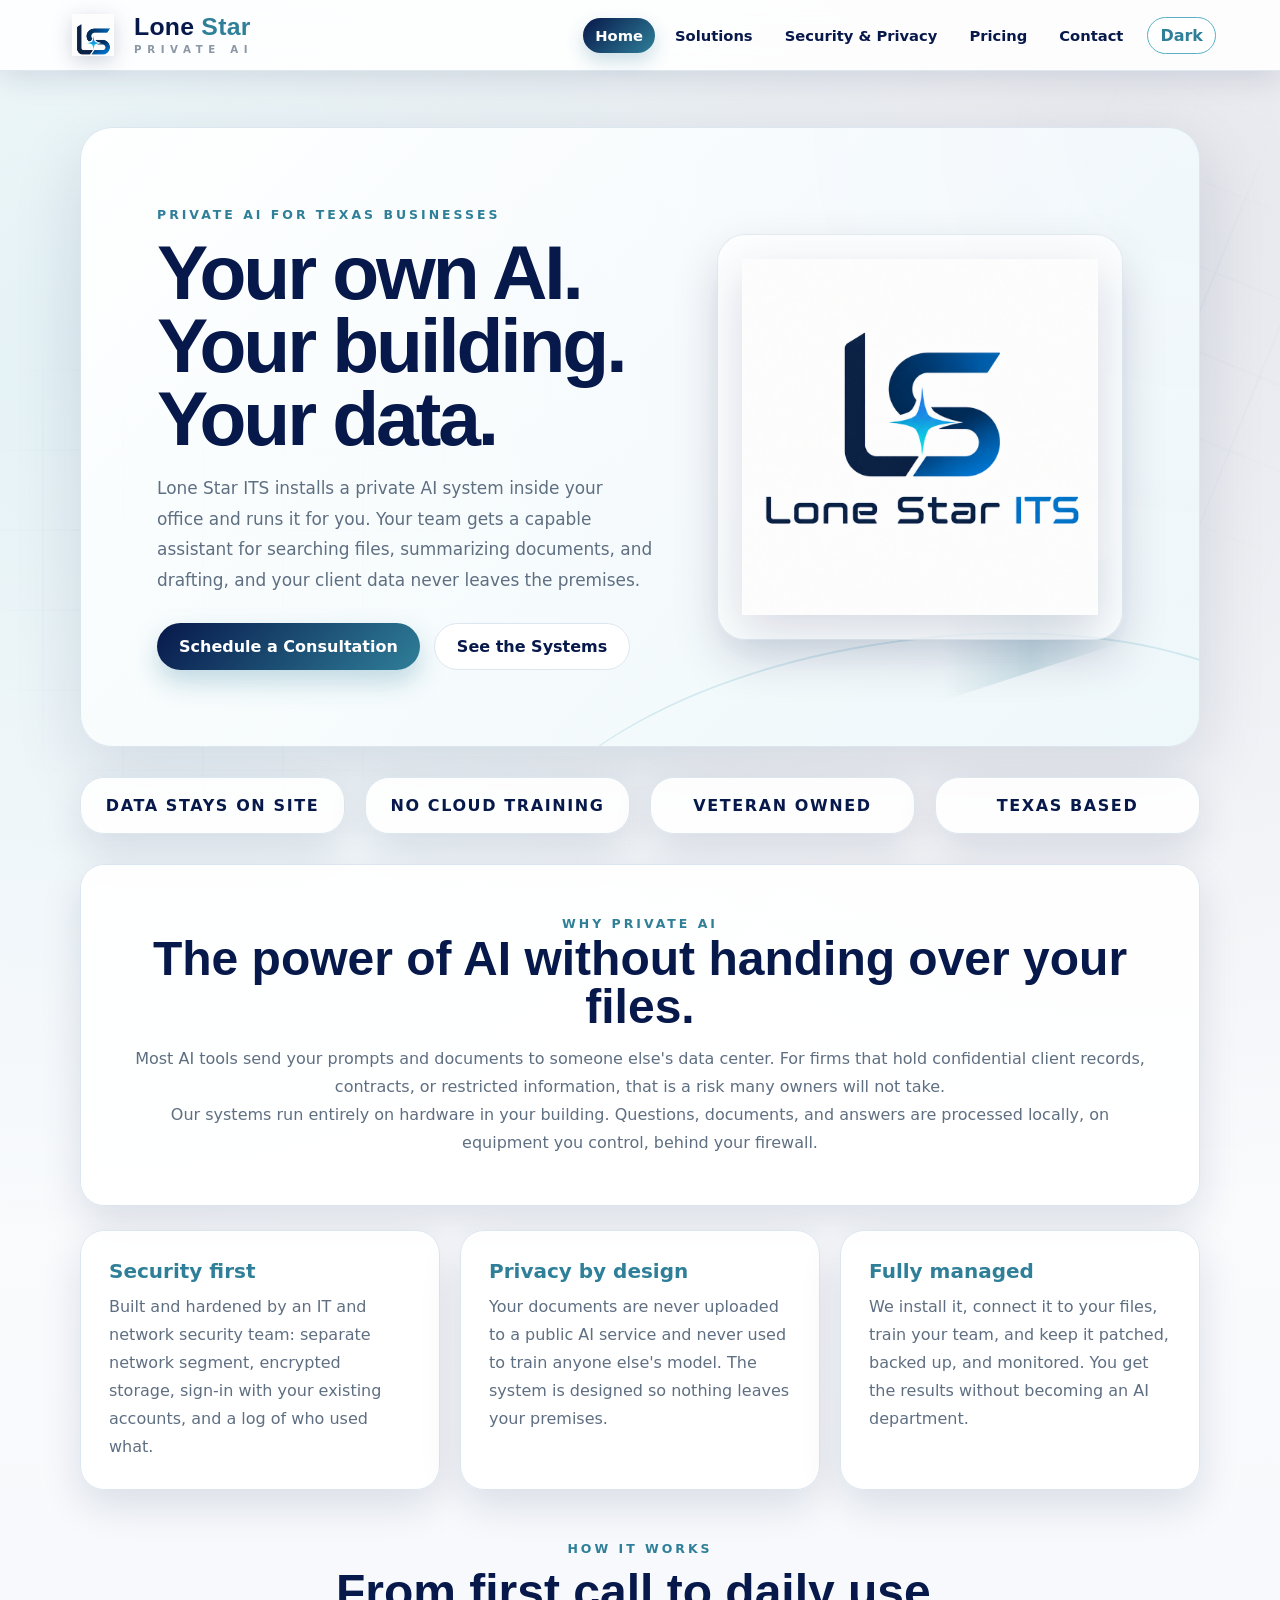
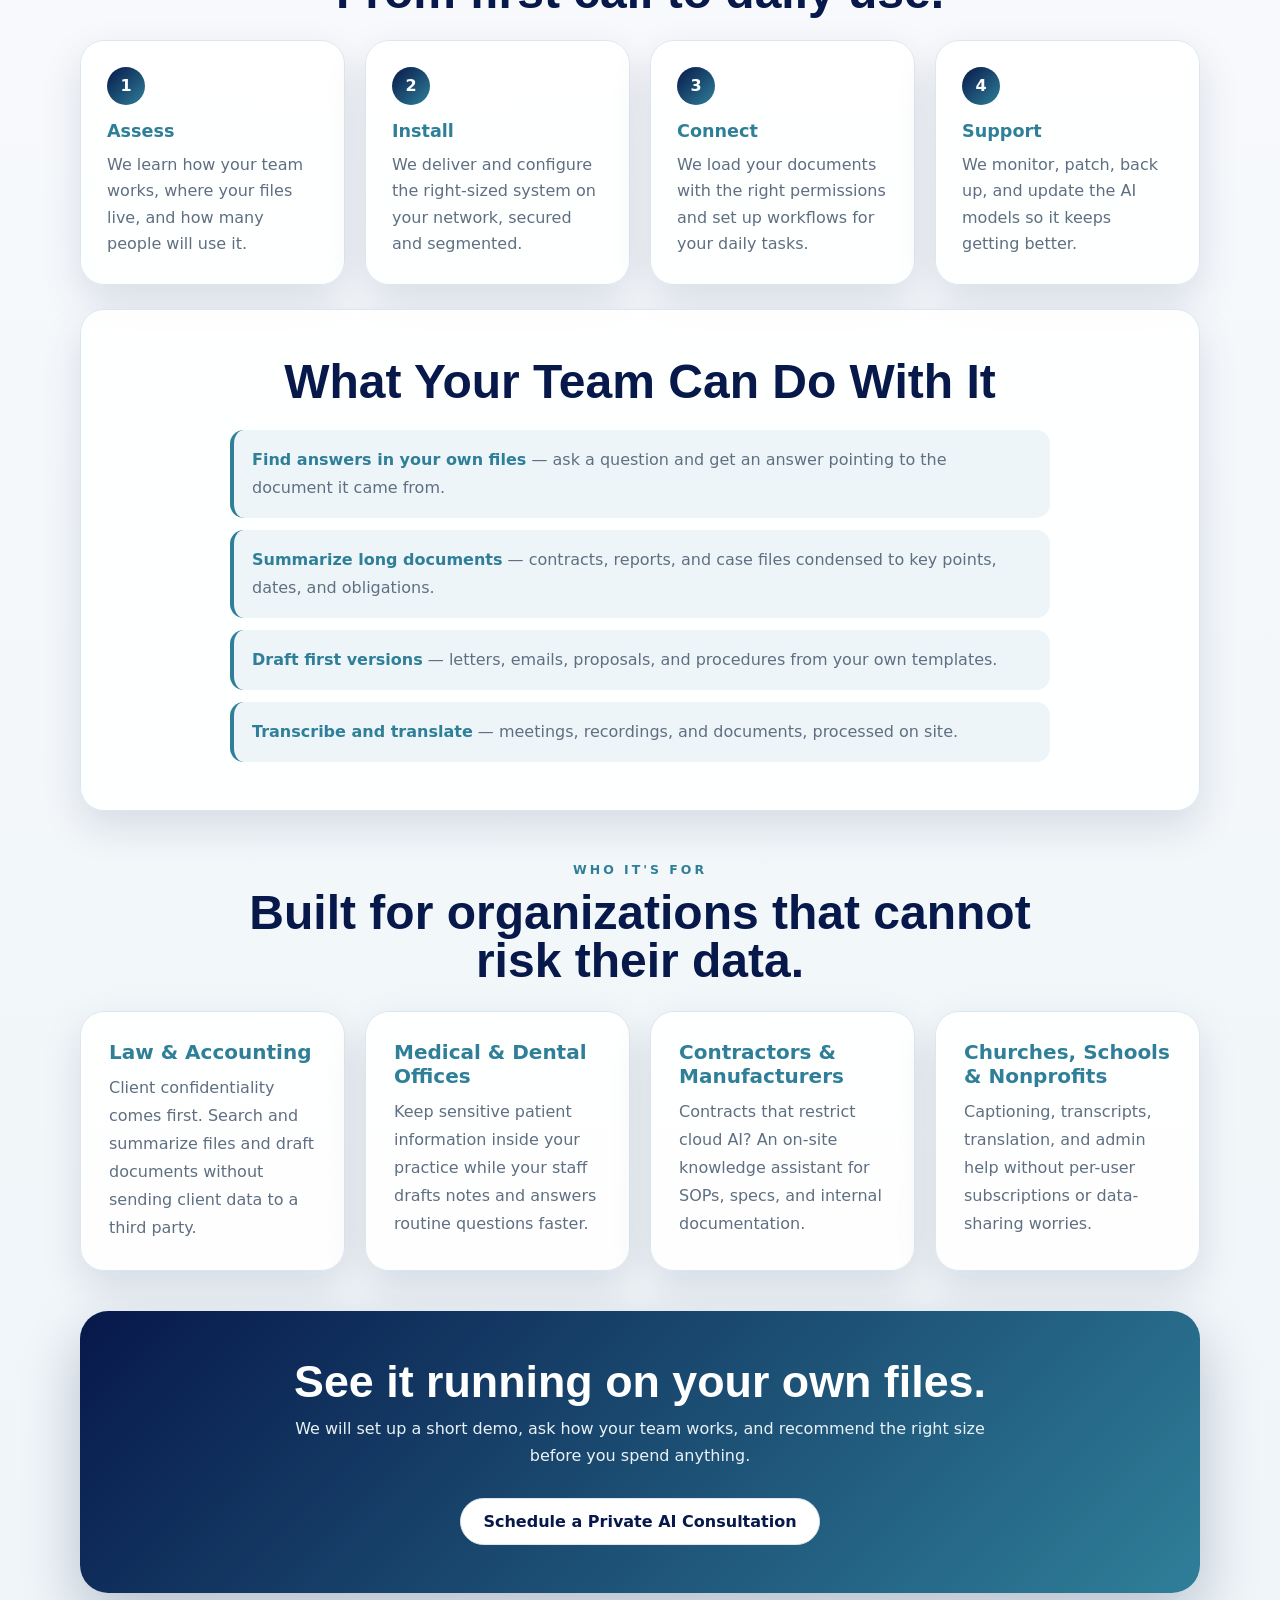
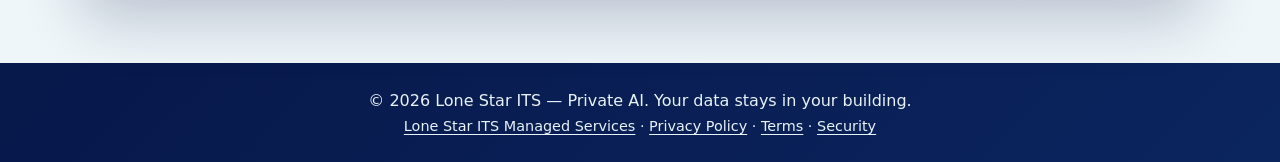
==== index.html @ b8714268 "Add Lone Star ITS Private AI marketing site Five static pages (home, solutions, security and privacy" ====
<!DOCTYPE html>
<html lang="en">
<head>
  <meta charset="UTF-8">
  <meta name="viewport" content="width=device-width, initial-scale=1.0">
  <title>Lone Star ITS | Private AI for Your Business</title>
  <meta name="description" content="Private, on-premises AI systems installed and managed by Lone Star ITS. Your team gets a capable AI assistant and your data never leaves your building.">
  <meta property="og:title" content="Lone Star ITS | Private AI for Your Business">
  <meta property="og:description" content="Private, on-premises AI systems installed and managed by Lone Star ITS. Your team gets a capable AI assistant and your data never leaves your building.">
  <meta property="og:image" content="https://elspaniard97.github.io/custom-ai-models/logo.png">
  <meta property="og:url" content="https://elspaniard97.github.io/custom-ai-models/">
  <link rel="canonical" href="https://elspaniard97.github.io/custom-ai-models/">
  <meta name="twitter:card" content="summary_large_image">
  <link rel="icon" type="image/png" href="logo-mark.png">
  <meta http-equiv="Content-Security-Policy" content="default-src 'self'; script-src 'self'; style-src 'self' https://fonts.googleapis.com; font-src https://fonts.gstatic.com; img-src 'self' data:; form-action 'self'; connect-src 'self'; base-uri 'self'; object-src 'none'; upgrade-insecure-requests">
  <meta http-equiv="X-Content-Type-Options" content="nosniff">
  <meta name="referrer" content="strict-origin-when-cross-origin">
  <link rel="preconnect" href="https://fonts.googleapis.com">
  <link rel="preconnect" href="https://fonts.gstatic.com" crossorigin>
  <link href="https://fonts.googleapis.com/css2?family=Inter:wght@400;500;600;700;800&family=Rajdhani:wght@600;700&display=swap" rel="stylesheet">
  <link rel="stylesheet" href="style.css">
  <script type="application/ld+json">
  {
    "@context": "https://schema.org",
    "@type": "ProfessionalService",
    "name": "Lone Star ITS — Private AI",
    "image": "https://elspaniard97.github.io/custom-ai-models/logo.png",
    "url": "https://elspaniard97.github.io/custom-ai-models/",
    "telephone": "+1-254-317-9258",
    "email": "support@lonestar-its.com",
    "address": {"@type": "PostalAddress", "streetAddress": "214 Ackerman St.", "addressLocality": "Rockdale", "addressRegion": "TX", "postalCode": "76567", "addressCountry": "US"},
    "description": "On-premises private AI systems for small and mid-sized organizations, installed and managed by a veteran family-owned Texas IT team. Your data stays in your building.",
    "areaServed": "TX"
  }
  </script>
</head>
<body>
<a class="skip-link" href="#main-content">Skip to main content</a>
<header>
  <a class="brand" href="index.html" aria-label="Lone Star ITS Private AI home">
    <img src="logo-mark.png" alt="Lone Star ITS blue star logo mark">
    <span class="brand-copy"><strong><span>Lone</span> Star</strong><small>PRIVATE AI</small></span>
  </a>
  <div class="header-right">
    <nav id="main-nav">
      <a class="active" href="index.html">Home</a>
      <a href="solutions.html">Solutions</a>
      <a href="security.html">Security &amp; Privacy</a>
      <a href="pricing.html">Pricing</a>
      <a href="contact.html">Contact</a>
    </nav>
    <button class="dark-toggle" id="dark-mode-toggle">Dark</button>
    <button class="hamburger" id="hamburger" aria-label="Menu">
      <span></span><span></span><span></span>
    </button>
  </div>
</header>
<section class="hero hero-home fade-in">
  <div class="hero-text slide-up">
    <p class="eyebrow">Private AI for Texas Businesses</p>
    <h1>Your own AI. Your building. Your data.</h1>
    <p>Lone Star ITS installs a private AI system inside your office and runs it for you. Your team gets a capable assistant for searching files, summarizing documents, and drafting, and your client data never leaves the premises.</p>
    <div class="hero-actions">
      <a class="btn primary" href="contact.html">Schedule a Consultation</a>
      <a class="btn secondary" href="solutions.html">See the Systems</a>
    </div>
  </div>
  <div class="hero-logo-panel" aria-label="Lone Star ITS logo">
    <img src="logo.png" alt="Lone Star ITS logo">
  </div>
</section>
<main id="main-content">
  <section class="trust-strip fade-in" aria-label="What sets us apart">
    <span>Data Stays On Site</span><span>No Cloud Training</span><span>Veteran Owned</span><span>Texas Based</span>
  </section>

  <section class="mission fade-in">
    <p class="eyebrow">Why Private AI</p>
    <h2>The power of AI without handing over your files.</h2>
    <p>Most AI tools send your prompts and documents to someone else's data center. For firms that hold confidential client records, contracts, or restricted information, that is a risk many owners will not take.</p>
    <p>Our systems run entirely on hardware in your building. Questions, documents, and answers are processed locally, on equipment you control, behind your firewall.</p>
  </section>

  <section class="values cards fade-in">
    <article><h3>Security first</h3><p>Built and hardened by an IT and network security team: separate network segment, encrypted storage, sign-in with your existing accounts, and a log of who used what.</p></article>
    <article><h3>Privacy by design</h3><p>Your documents are never uploaded to a public AI service and never used to train anyone else's model. The system is designed so nothing leaves your premises.</p></article>
    <article><h3>Fully managed</h3><p>We install it, connect it to your files, train your team, and keep it patched, backed up, and monitored. You get the results without becoming an AI department.</p></article>
  </section>

  <div class="section-head fade-in">
    <p class="eyebrow">How It Works</p>
    <h2>From first call to daily use.</h2>
  </div>
  <ol class="steps fade-in">
    <li><strong>Assess</strong>We learn how your team works, where your files live, and how many people will use it.</li>
    <li><strong>Install</strong>We deliver and configure the right-sized system on your network, secured and segmented.</li>
    <li><strong>Connect</strong>We load your documents with the right permissions and set up workflows for your daily tasks.</li>
    <li><strong>Support</strong>We monitor, patch, back up, and update the AI models so it keeps getting better.</li>
  </ol>

  <section class="goals fade-in">
    <h2>What Your Team Can Do With It</h2>
    <ol>
      <li><strong>Find answers in your own files</strong> — ask a question and get an answer pointing to the document it came from.</li>
      <li><strong>Summarize long documents</strong> — contracts, reports, and case files condensed to key points, dates, and obligations.</li>
      <li><strong>Draft first versions</strong> — letters, emails, proposals, and procedures from your own templates.</li>
      <li><strong>Transcribe and translate</strong> — meetings, recordings, and documents, processed on site.</li>
    </ol>
  </section>

  <div class="section-head fade-in">
    <p class="eyebrow">Who It's For</p>
    <h2>Built for organizations that cannot risk their data.</h2>
  </div>
  <section class="services-grid fade-in" aria-label="Industries">
    <article class="service-card"><h3>Law &amp; Accounting</h3><p>Client confidentiality comes first. Search and summarize files and draft documents without sending client data to a third party.</p></article>
    <article class="service-card"><h3>Medical &amp; Dental Offices</h3><p>Keep sensitive patient information inside your practice while your staff drafts notes and answers routine questions faster.</p></article>
    <article class="service-card"><h3>Contractors &amp; Manufacturers</h3><p>Contracts that restrict cloud AI? An on-site knowledge assistant for SOPs, specs, and internal documentation.</p></article>
    <article class="service-card"><h3>Churches, Schools &amp; Nonprofits</h3><p>Captioning, transcripts, translation, and admin help without per-user subscriptions or data-sharing worries.</p></article>
  </section>

  <section class="cta-band fade-in">
    <h2>See it running on your own files.</h2>
    <p>We will set up a short demo, ask how your team works, and recommend the right size before you spend anything.</p>
    <div class="hero-actions">
      <a class="btn secondary" href="contact.html">Schedule a Private AI Consultation</a>
    </div>
  </section>
</main>
<footer>
  <p>© 2026 Lone Star ITS — Private AI. Your data stays in your building.</p>
  <p class="footer-links"><a href="https://lonestar-its.com/">Lone Star ITS Managed Services</a> · <a href="https://lonestar-its.com/privacy.html">Privacy Policy</a> · <a href="https://lonestar-its.com/terms.html">Terms</a> · <a href="security.html">Security</a></p>
</footer>
<script src="main.js"></script>
</body>
</html>
---- style.css ----
/* ============================================================
   Lone Star ITS — Main Stylesheet
   Brand direction: navy, teal, silver, white, circuit-line detail
   ============================================================ */

:root {
  --bg: #f7f9fc;
  --surface: #ffffff;
  --surface-soft: #eef5f8;
  --text: #10213f;
  --muted: #5f6f82;
  --navy: #07184a;
  --navy-2: #0b255f;
  --teal: #2f7f99;
  --teal-light: #5aafc4;
  --silver: #8b97a5;
  --border: #dce6ee;
  --shadow: rgba(7, 24, 74, 0.12);
  --shadow-strong: rgba(7, 24, 74, 0.24);
  --chat-bg: #ffffff;
  --chat-bubble-bot: #edf4f7;
  --chat-bubble-user: #2f7f99;
  --chat-text: #10213f;
}

body.dark-mode {
  --bg: #07111f;
  --surface: #0d1b2f;
  --surface-soft: #10213f;
  --text: #e9f2f7;
  --muted: #aebdca;
  --border: #1f3857;
  --shadow: rgba(0, 0, 0, 0.4);
  --shadow-strong: rgba(0, 0, 0, 0.55);
  --chat-bg: #0d1b2f;
  --chat-bubble-bot: #132b45;
  --chat-text: #e9f2f7;
}

* { box-sizing: border-box; margin: 0; padding: 0; }

body {
  min-height: 100vh;
  color: var(--text);
  background:
    radial-gradient(circle at 8% 10%, rgba(90, 175, 196, 0.16), transparent 28%),
    radial-gradient(circle at 90% 6%, rgba(7, 24, 74, 0.10), transparent 30%),
    linear-gradient(180deg, #ffffff 0%, var(--bg) 48%, #eef5f8 100%);
  font-family: 'Inter', system-ui, -apple-system, BlinkMacSystemFont, 'Segoe UI', sans-serif;
  transition: background-color 0.3s, color 0.3s;
}

body::before,
body::after {
  content: "";
  position: fixed;
  inset: auto auto 4% -6%;
  width: 48vw;
  height: 48vw;
  pointer-events: none;
  opacity: 0.18;
  background:
    linear-gradient(90deg, transparent 49%, var(--teal) 50%, transparent 51%) 0 0/80px 80px,
    linear-gradient(0deg, transparent 49%, var(--silver) 50%, transparent 51%) 0 0/80px 80px;
  mask-image: radial-gradient(circle, #000 0%, transparent 68%);
  z-index: -1;
}

body::after {
  inset: 5% -12% auto auto;
  transform: rotate(22deg);
  opacity: 0.13;
}

a { color: inherit; text-decoration: none; }

header {
  position: sticky;
  top: 0;
  z-index: 1000;
  display: flex;
  align-items: center;
  justify-content: space-between;
  gap: 24px;
  padding: 14px clamp(18px, 5vw, 64px);
  background: rgba(255, 255, 255, 0.88);
  border-bottom: 1px solid rgba(220, 230, 238, 0.9);
  box-shadow: 0 8px 30px var(--shadow);
  backdrop-filter: blur(14px);
}

body.dark-mode header { background: rgba(7, 17, 31, 0.88); }

.brand {
  display: inline-flex;
  align-items: center;
  gap: 12px;
  min-width: max-content;
}

.brand img {
  width: 58px;
  height: 42px;
  object-fit: contain;
  filter: drop-shadow(0 5px 10px rgba(7, 24, 74, 0.18));
}

.brand-copy { display: grid; line-height: 1; }
.brand-copy strong {
  font-family: 'Rajdhani', 'Inter', sans-serif;
  font-size: 1.55rem;
  letter-spacing: 0.01em;
  color: var(--teal);
}
.brand-copy strong span { color: var(--navy); }
body.dark-mode .brand-copy strong span { color: #dcefff; }
.brand-copy small {
  margin-top: 4px;
  color: var(--silver);
  letter-spacing: 0.55em;
  font-weight: 800;
  font-size: 0.64rem;
}

.header-right { display: flex; align-items: center; gap: 12px; }
nav { display: flex; align-items: center; gap: 8px; }
nav a {
  padding: 9px 12px;
  color: var(--navy);
  border-radius: 999px;
  font-weight: 700;
  font-size: 0.92rem;
  transition: 0.2s ease;
}
body.dark-mode nav a { color: #dcefff; }
nav a:hover,
nav a.active {
  color: #ffffff;
  background: linear-gradient(135deg, var(--navy), var(--teal));
  box-shadow: 0 8px 18px rgba(47, 127, 153, 0.24);
}

.dark-toggle,
.hamburger,
button,
.btn {
  font: inherit;
}

.dark-toggle {
  border: 1px solid var(--teal-light);
  background: var(--surface);
  color: var(--teal);
  border-radius: 999px;
  padding: 8px 12px;
  cursor: pointer;
  font-weight: 800;
  white-space: nowrap;
}
.dark-toggle:hover { background: var(--teal); color: #fff; }

.hamburger {
  display: none;
  flex-direction: column;
  gap: 5px;
  cursor: pointer;
  background: none;
  border: none;
  padding: 4px;
}
.hamburger span { width: 25px; height: 3px; background: var(--navy); border-radius: 3px; transition: 0.3s; }
body.dark-mode .hamburger span { background: #e9f2f7; }
.hamburger.open span:nth-child(1) { transform: translateY(8px) rotate(45deg); }
.hamburger.open span:nth-child(2) { opacity: 0; }
.hamburger.open span:nth-child(3) { transform: translateY(-8px) rotate(-45deg); }

.hero {
  position: relative;
  overflow: hidden;
  display: grid;
  grid-template-columns: minmax(0, 1.1fr) minmax(290px, 0.9fr);
  align-items: center;
  gap: clamp(28px, 5vw, 70px);
  margin: clamp(24px, 5vw, 56px) auto 28px;
  width: min(1120px, calc(100% - 32px));
  padding: clamp(34px, 6vw, 76px);
  background:
    linear-gradient(135deg, rgba(255, 255, 255, 0.94), rgba(238, 247, 250, 0.94)),
    radial-gradient(circle at 100% 0%, rgba(90, 175, 196, 0.24), transparent 35%);
  border: 1px solid var(--border);
  border-radius: 32px;
  box-shadow: 0 24px 70px var(--shadow);
}
body.dark-mode .hero { background: linear-gradient(135deg, rgba(13, 27, 47, 0.96), rgba(12, 36, 65, 0.92)); }
.hero::before {
  content: "";
  position: absolute;
  inset: auto -12% -45% 38%;
  height: 62%;
  border: 2px solid rgba(90, 175, 196, 0.22);
  border-left: none;
  border-bottom: none;
  border-radius: 50%;
  transform: rotate(-8deg);
}
.hero::after {
  content: "";
  position: absolute;
  right: 7%;
  bottom: 12%;
  width: 180px;
  height: 90px;
  background: linear-gradient(90deg, transparent, rgba(47, 127, 153, 0.28), transparent);
  transform: skewY(-18deg);
  opacity: 0.7;
}
.hero > * { position: relative; z-index: 1; }
.hero.compact { min-height: 360px; }
.hero h1 {
  max-width: 760px;
  color: var(--navy);
  font-family: 'Rajdhani', 'Inter', sans-serif;
  font-size: clamp(2.4rem, 6vw, 5rem);
  line-height: 0.95;
  letter-spacing: -0.04em;
  margin: 10px 0 18px;
}
body.dark-mode .hero h1 { color: #eaf8ff; }
.hero p { color: var(--muted); line-height: 1.8; font-size: 1.06rem; max-width: 680px; }
.eyebrow {
  color: var(--teal) !important;
  text-transform: uppercase;
  letter-spacing: 0.24em;
  font-weight: 900;
  font-size: 0.78rem !important;
}
.hero-actions { display: flex; flex-wrap: wrap; gap: 14px; margin-top: 28px; }

.btn,
button.submit {
  display: inline-flex;
  align-items: center;
  justify-content: center;
  border: none;
  border-radius: 999px;
  padding: 13px 22px;
  cursor: pointer;
  font-weight: 900;
  transition: 0.2s ease;
}
.btn.primary,
button.submit { background: linear-gradient(135deg, var(--navy), var(--teal)); color: #ffffff; box-shadow: 0 12px 26px rgba(47,127,153,0.28); }
.btn.secondary { color: var(--navy); background: var(--surface); border: 1px solid var(--border); }
.btn.small { padding: 10px 16px; color: #fff; background: var(--teal); margin-top: 16px; }
.btn:hover,
button.submit:hover { transform: translateY(-2px); box-shadow: 0 14px 34px var(--shadow-strong); }

.hero-logo-panel {
  display: grid;
  place-items: center;
  min-height: 300px;
  padding: 24px;
  background: rgba(255,255,255,0.72);
  border: 1px solid rgba(220, 230, 238, 0.8);
  border-radius: 28px;
  box-shadow: inset 0 1px 0 rgba(255,255,255,0.8), 0 20px 48px rgba(7,24,74,0.14);
}
body.dark-mode .hero-logo-panel { background: rgba(255,255,255,0.05); }
.hero-logo-panel img { width: min(100%, 480px); height: auto; object-fit: contain; filter: drop-shadow(0 16px 24px rgba(7,24,74,0.16)); }

main { width: min(1120px, calc(100% - 32px)); margin: 0 auto 70px; }
.trust-strip,
.cards,
.services-grid,
.pricing {
  display: grid;
  gap: 20px;
}
.trust-strip {
  grid-template-columns: repeat(4, 1fr);
  margin: 30px 0;
}
.trust-strip span,
.cards article,
.service-card,
.plan,
.contact,
.contact-info,
.mission,
.goals,
.pricing-note,
.web-plan {
  background: rgba(255,255,255,0.9);
  border: 1px solid var(--border);
  border-radius: 24px;
  box-shadow: 0 16px 42px var(--shadow);
}
body.dark-mode .trust-strip span,
body.dark-mode .cards article,
body.dark-mode .service-card,
body.dark-mode .plan,
body.dark-mode .contact,
body.dark-mode .contact-info,
body.dark-mode .mission,
body.dark-mode .goals,
body.dark-mode .pricing-note,
body.dark-mode .web-plan { background: rgba(13,27,47,0.9); }

.contact-info { max-width: 680px; margin: 28px auto 0; padding: clamp(24px, 4vw, 38px); text-align: center; }
.contact-info h2 { color: var(--navy); font-size: clamp(1.6rem, 3.5vw, 2.4rem); font-family: 'Rajdhani', 'Inter', sans-serif; line-height: 1; margin-bottom: 14px; }
body.dark-mode .contact-info h2 { color: #eaf8ff; }
.contact-info address { font-style: normal; color: var(--muted); line-height: 1.9; }
.contact-info .contact-name { color: var(--text); font-weight: 700; letter-spacing: 0.02em; }
.contact-info a { color: var(--teal); text-decoration: none; font-weight: 600; }
.contact-info a:hover { text-decoration: underline; }
.trust-strip span { padding: 18px; text-align: center; color: var(--navy); font-weight: 900; letter-spacing: 0.1em; text-transform: uppercase; }
body.dark-mode .trust-strip span { color: #e9f2f7; }

.mission,
.goals { padding: clamp(26px, 5vw, 48px); margin: 24px 0; text-align: center; }
.mission h2,
.goals h2,
.contact h2,
.pricing-note h2,
.web-plan h2 { color: var(--navy); font-size: clamp(1.8rem, 4vw, 3rem); font-family: 'Rajdhani', 'Inter', sans-serif; line-height: 1; margin-bottom: 14px; }
body.dark-mode .mission h2,
body.dark-mode .goals h2,
body.dark-mode .contact h2,
body.dark-mode .pricing-note h2,
body.dark-mode .web-plan h2 { color: #eaf8ff; }
.mission p,
.goals li,
.cards p,
.service-card p,
.pricing-note p,
.web-plan-copy,
.web-price-card p,
.web-feature-list { color: var(--muted); line-height: 1.75; }
.goals ol { list-style: none; display: grid; gap: 12px; max-width: 820px; margin: 24px auto 0; text-align: left; }
.goals li { padding: 16px 18px; border-left: 4px solid var(--teal); background: var(--surface-soft); border-radius: 14px; }
.goals strong { color: var(--teal); }

.cards { grid-template-columns: repeat(3, 1fr); margin: 24px 0; }
.cards article { padding: 28px; }
.cards h3,
.service-card h3,
.plan h3 { color: var(--teal); font-size: 1.25rem; margin-bottom: 10px; }

.services-grid { grid-template-columns: repeat(auto-fit, minmax(260px, 1fr)); margin-top: 26px; }
.service-card { padding: 28px; transition: 0.2s ease; }
.service-card:hover { transform: translateY(-6px); box-shadow: 0 22px 52px var(--shadow-strong); }

.pricing-note { padding: clamp(24px, 4vw, 38px); margin: 24px 0 0; text-align: center; }
.pricing-note p { max-width: 780px; margin: 0 auto; }
.pricing-note .eyebrow { margin-bottom: 10px; }

.pricing { grid-template-columns: repeat(3, 1fr); align-items: stretch; margin-top: 28px; }
.plan { position: relative; padding: 32px; display: flex; flex-direction: column; gap: 16px; }
.plan.featured { border: 2px solid var(--teal-light); transform: translateY(-8px); }
.plan-label { color: var(--teal); text-transform: uppercase; letter-spacing: 0.18em; font-weight: 900; font-size: 0.72rem; }
.price { color: var(--navy); font-size: 2.4rem; font-weight: 900; }
body.dark-mode .price { color: #eaf8ff; }
.price span { color: var(--muted); font-size: 1rem; }
.plan ul { display: grid; gap: 10px; margin-left: 18px; color: var(--muted); line-height: 1.5; flex: 1; }

.standalone-pricing { margin-top: 28px; }
.web-plan {
  position: relative;
  overflow: hidden;
  display: grid;
  gap: 24px;
  padding: clamp(28px, 5vw, 46px);
  border: 2px solid rgba(90, 175, 196, 0.42);
}
.web-plan::before {
  content: "";
  position: absolute;
  inset: 0;
  background:
    radial-gradient(circle at 85% 15%, rgba(90,175,196,0.20), transparent 30%),
    linear-gradient(135deg, transparent, rgba(47,127,153,0.08));
  pointer-events: none;
}
.web-plan > * { position: relative; z-index: 1; }
.web-plan-copy { max-width: 850px; }
.web-pricing-grid { display: grid; grid-template-columns: repeat(2, 1fr); gap: 18px; }
.web-price-card {
  padding: 22px;
  border: 1px solid var(--border);
  border-radius: 20px;
  background: var(--surface-soft);
}
.web-price-card span { display: block; color: var(--teal); font-weight: 900; text-transform: uppercase; letter-spacing: 0.14em; font-size: 0.72rem; margin-bottom: 8px; }
.web-price-card strong { display: block; color: var(--navy); font-size: clamp(1.6rem, 4vw, 2.6rem); font-weight: 900; margin-bottom: 8px; }
body.dark-mode .web-price-card strong { color: #eaf8ff; }
.web-price-card strong span { display: inline; color: var(--muted); font-size: 1rem; letter-spacing: normal; text-transform: none; }
.web-price-card.highlight { background: linear-gradient(135deg, rgba(7, 24, 74, 0.08), rgba(47, 127, 153, 0.13)); border-color: var(--teal-light); }
.web-feature-list { display: grid; grid-template-columns: repeat(2, minmax(0, 1fr)); gap: 10px 20px; margin-left: 18px; }

.contact { max-width: 680px; margin: 28px auto 0; padding: clamp(26px, 5vw, 46px); text-align: center; }
form { margin-top: 20px; text-align: left; }
label { display: block; margin: 16px 0 7px; font-weight: 800; color: var(--navy); }
body.dark-mode label { color: #dcefff; }
input,
textarea,
select {
  width: 100%;
  padding: 13px 14px;
  border: 1px solid var(--border);
  border-radius: 14px;
  background: var(--surface);
  color: var(--text);
  font: inherit;
}
textarea { resize: vertical; }
input:focus,
textarea:focus,
select:focus { outline: 2px solid rgba(90,175,196,0.35); border-color: var(--teal); }
button.submit { width: 100%; margin-top: 20px; }


#chat-widget { position: fixed; bottom: 30px; right: 30px; z-index: 9999; }
#chat-toggle {
  min-width: 70px;
  height: 44px;
  padding: 0 16px;
  border-radius: 999px;
  background: linear-gradient(135deg, var(--navy), var(--teal));
  border: none;
  cursor: pointer;
  box-shadow: 0 8px 24px rgba(47,127,153,0.42);
  display: flex;
  align-items: center;
  justify-content: center;
  margin-left: auto;
  transition: transform 0.3s;
  font-size: 0.95rem;
  font-weight: 900;
}
#chat-toggle:hover { transform: scale(1.08); }
#chat-box {
  display: none;
  flex-direction: column;
  width: 330px;
  height: 430px;
  background: var(--chat-bg);
  border-radius: 20px;
  box-shadow: 0 18px 48px rgba(0,0,0,0.22);
  overflow: hidden;
  margin-bottom: 12px;
  border: 1px solid var(--border);
}
#chat-box.open { display: flex; }
#chat-header { background: linear-gradient(135deg, var(--navy), var(--teal)); color: #fff; padding: 14px 18px; display: flex; align-items: center; justify-content: space-between; font-weight: 800; font-size: 0.95em; }
.chat-status { display: flex; align-items: center; gap: 8px; }
.status-dot { width: 9px; height: 9px; background: #45d483; border-radius: 50%; animation: pulse 1.5s infinite; }
@keyframes pulse { 0%, 100% { opacity: 1; } 50% { opacity: 0.4; } }
#chat-close { background: none; border: none; color: #fff; font-size: 1.2em; cursor: pointer; line-height: 1; padding: 0 4px; }
#chat-messages { flex: 1; overflow-y: auto; padding: 16px; display: flex; flex-direction: column; gap: 10px; }
.chat-msg { max-width: 85%; padding: 10px 14px; border-radius: 16px; font-size: 0.88em; line-height: 1.5; word-wrap: break-word; }
.chat-msg.bot { background: var(--chat-bubble-bot); color: var(--chat-text); align-self: flex-start; border-bottom-left-radius: 4px; }
.chat-msg.user { background: var(--chat-bubble-user); color: #fff; align-self: flex-end; border-bottom-right-radius: 4px; }
#chat-quick-replies { display: flex; flex-wrap: wrap; gap: 6px; padding: 0 16px 10px; }
.quick-reply { background: none; border: 1px solid var(--teal); color: var(--teal); border-radius: 20px; padding: 5px 12px; font-size: 0.78em; cursor: pointer; font-weight: 800; }
.quick-reply:hover { background: var(--teal); color: #fff; }
#turnstile-container { display: flex; justify-content: center; padding: 8px 10px 0; min-height: 0; }
#turnstile-container:empty { padding: 0; }
#chat-input-row { display: flex; border-top: 1px solid var(--border); padding: 10px; gap: 8px; }
#chat-input { flex: 1; border-radius: 20px; padding: 8px 14px; font-size: 0.85em; }
#chat-send { background: var(--teal); border: none; border-radius: 999px; min-width: 58px; height: 36px; padding: 0 12px; color: #fff; cursor: pointer; display: flex; align-items: center; justify-content: center; font-weight: 900; }
#chat-send:hover { background: var(--teal-light); }
.typing-indicator { display: flex; align-items: center; gap: 4px; padding: 12px 16px; min-width: 52px; }
.typing-indicator span { display: inline-block; width: 7px; height: 7px; border-radius: 50%; background: var(--teal); animation: typingBounce 1.2s infinite ease-in-out; }
.typing-indicator span:nth-child(2) { animation-delay: 0.2s; }
.typing-indicator span:nth-child(3) { animation-delay: 0.4s; }
@keyframes typingBounce { 0%, 60%, 100% { transform: translateY(0); opacity: 0.4; } 30% { transform: translateY(-6px); opacity: 1; } }

footer { text-align: center; padding: 28px 16px; color: #e9f2f7; background: linear-gradient(135deg, var(--navy), #0b255f); }
.footer-links { margin-top: 8px; font-size: 0.9rem; }
.footer-links a { color: #e9f2f7; text-decoration: underline; text-underline-offset: 3px; }
.form-note { margin-top: 16px; color: var(--muted); line-height: 1.6; font-size: 0.92rem; }
.form-note a { color: var(--teal); font-weight: 800; text-decoration: underline; }
.form-status { margin-top: 12px; min-height: 1.2em; line-height: 1.6; font-size: 0.95rem; font-weight: 600; }
.form-status[data-state="pending"] { color: var(--muted); }
.form-status[data-state="error"]   { color: #c0392b; }
.visually-hidden { position: absolute !important; left: -10000px !important; width: 1px !important; height: 1px !important; overflow: hidden !important; }
.skip-link {
  position: absolute;
  left: -9999px;
  top: 0;
  z-index: 10000;
  background: var(--navy);
  color: #fff;
  font-weight: 700;
  padding: 12px 20px;
  border-radius: 0 0 10px 0;
}
.skip-link:focus { left: 0; }
.fade-in { animation: fadeIn 0.75s ease-in forwards; opacity: 0; }
.slide-up { animation: slideUp 0.75s ease-out forwards; opacity: 0; }
@keyframes fadeIn { from { opacity: 0; transform: translateY(10px); } to { opacity: 1; transform: translateY(0); } }
@keyframes slideUp { from { opacity: 0; transform: translateY(24px); } to { opacity: 1; transform: translateY(0); } }

@media (max-width: 900px) {
  header { flex-wrap: wrap; }
  .hamburger { display: flex; }
  nav { display: none; width: 100%; flex-direction: column; align-items: stretch; padding: 10px 0; }
  nav.open { display: flex; }
  nav a { text-align: center; }
  .hero { grid-template-columns: 1fr; text-align: center; padding: 32px 20px; }
  .hero p { margin-left: auto; margin-right: auto; }
  .hero-actions { justify-content: center; }
  .hero-logo-panel { min-height: 220px; }
  .trust-strip, .cards, .pricing, .web-pricing-grid, .web-feature-list { grid-template-columns: 1fr; }
  .plan.featured { transform: none; }
  #chat-box { width: 290px; height: 390px; }
  #chat-widget { bottom: 20px; right: 16px; }
}

@media (max-width: 520px) {
  .brand-copy strong { font-size: 1.2rem; }
  .brand-copy small { letter-spacing: 0.35em; }
  .brand img { width: 50px; }
  .header-right { width: 100%; justify-content: flex-end; }
  .hero h1 { font-size: 2.25rem; }
}

/* Pricing page layout */
body.pricing-page main,
body.pricing-page .hero {
  width: min(1280px, calc(100% - 32px));
}

.pricing.pricing-four {
  grid-template-columns: repeat(4, minmax(0, 1fr));
  gap: 18px;
}

.pricing-four .plan { padding: 28px; }
.pricing-four .price { font-size: clamp(2rem, 3vw, 2.4rem); }

.launch-note {
  color: var(--muted);
  line-height: 1.55;
  margin-top: -4px;
}

.launch-note strong { color: var(--teal); }

.text-left { text-align: left; }

@media (max-width: 1180px) {
  .pricing.pricing-four { grid-template-columns: repeat(2, minmax(0, 1fr)); }
}

@media (max-width: 900px) {
  .pricing.pricing-four { grid-template-columns: 1fr; }
}

/* ============================================================
   Private AI additions
   ============================================================ */
.section-head { text-align: center; margin: 48px auto 8px; max-width: 820px; }
.section-head h2 { color: var(--navy); font-family: 'Rajdhani', 'Inter', sans-serif; font-size: clamp(1.8rem, 4vw, 3rem); line-height: 1; margin: 8px 0 12px; }
body.dark-mode .section-head h2 { color: #eaf8ff; }
.section-head p { color: var(--muted); line-height: 1.75; }

.steps { list-style: none; display: grid; grid-template-columns: repeat(4, 1fr); gap: 20px; margin: 24px 0; counter-reset: step; }
.steps li { counter-increment: step; padding: 26px; background: rgba(255,255,255,0.9); border: 1px solid var(--border); border-radius: 24px; box-shadow: 0 16px 42px var(--shadow); color: var(--muted); line-height: 1.65; }
body.dark-mode .steps li { background: rgba(13,27,47,0.9); }
.steps li::before { content: counter(step); display: inline-grid; place-items: center; width: 38px; height: 38px; margin-bottom: 12px; border-radius: 50%; color: #fff; font-weight: 900; background: linear-gradient(135deg, var(--navy), var(--teal)); }
.steps strong { display: block; color: var(--teal); font-size: 1.1rem; margin-bottom: 6px; }

.table-wrap { overflow-x: auto; margin: 24px 0; background: rgba(255,255,255,0.9); border: 1px solid var(--border); border-radius: 24px; box-shadow: 0 16px 42px var(--shadow); }
body.dark-mode .table-wrap { background: rgba(13,27,47,0.9); }
.compare { width: 100%; border-collapse: collapse; min-width: 640px; }
.compare th, .compare td { padding: 14px 18px; text-align: left; border-bottom: 1px solid var(--border); line-height: 1.5; vertical-align: top; }
.compare thead th { color: var(--teal); text-transform: uppercase; letter-spacing: 0.12em; font-size: 0.78rem; font-weight: 900; }
.compare tbody th { color: var(--navy); font-weight: 800; }
body.dark-mode .compare tbody th { color: #dcefff; }
.compare td { color: var(--muted); }
.compare tr:last-child th, .compare tr:last-child td { border-bottom: none; }

.check-list { list-style: none; display: grid; gap: 10px; color: var(--muted); line-height: 1.6; }
.check-list li { padding-left: 28px; position: relative; }
.check-list li::before { content: "\2713"; position: absolute; left: 0; color: var(--teal); font-weight: 900; }

.cta-band { margin: 40px 0 0; padding: clamp(28px, 5vw, 48px); text-align: center; color: #fff; border-radius: 28px; background: linear-gradient(135deg, var(--navy), var(--teal)); box-shadow: 0 24px 60px var(--shadow-strong); }
.cta-band h2 { font-family: 'Rajdhani', 'Inter', sans-serif; font-size: clamp(1.8rem, 4vw, 2.8rem); line-height: 1; margin-bottom: 12px; }
.cta-band p { max-width: 720px; margin: 0 auto; line-height: 1.7; color: #e9f2f7; }
.cta-band .hero-actions { justify-content: center; }
.cta-band .btn.secondary { background: #fff; }

.fine-print { color: var(--muted); font-size: 0.88rem; line-height: 1.6; text-align: center; max-width: 820px; margin: 18px auto 0; }

@media (max-width: 900px) {
  .steps { grid-template-columns: 1fr; }
}
.check-list.narrow { max-width: 720px; margin: 20px auto 0; }
.btn.spaced { margin-top: 20px; }
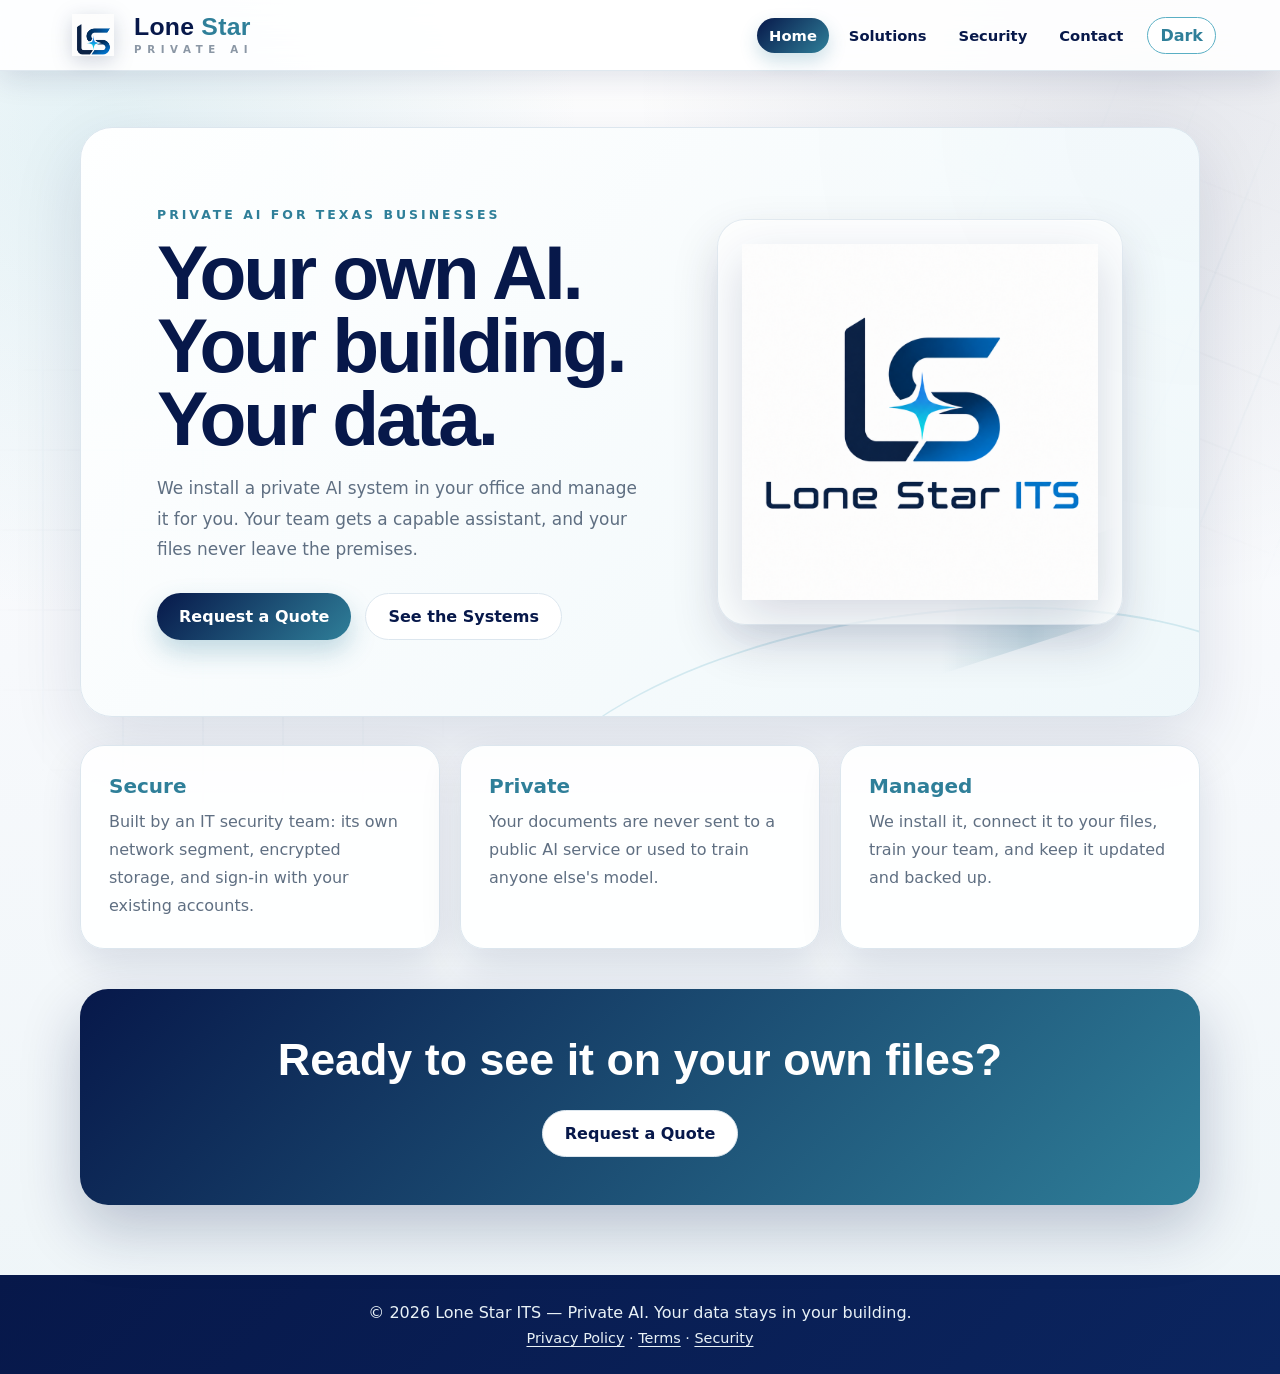
==== commit 8a818ccb: "Simplify site, hide pricing, document tiers in README Cut pages to Home, Solutions, Security and Con" ====
--- a/index.html
+++ b/index.html
@@ -4,9 +4,9 @@
   <meta charset="UTF-8">
   <meta name="viewport" content="width=device-width, initial-scale=1.0">
   <title>Lone Star ITS | Private AI for Your Business</title>
-  <meta name="description" content="Private, on-premises AI systems installed and managed by Lone Star ITS. Your team gets a capable AI assistant and your data never leaves your building.">
+  <meta name="description" content="Private, on-premises AI systems installed and managed by Lone Star ITS. Your data never leaves your building.">
   <meta property="og:title" content="Lone Star ITS | Private AI for Your Business">
-  <meta property="og:description" content="Private, on-premises AI systems installed and managed by Lone Star ITS. Your team gets a capable AI assistant and your data never leaves your building.">
+  <meta property="og:description" content="Private, on-premises AI systems installed and managed by Lone Star ITS. Your data never leaves your building.">
   <meta property="og:image" content="https://elspaniard97.github.io/custom-ai-models/logo.png">
   <meta property="og:url" content="https://elspaniard97.github.io/custom-ai-models/">
   <link rel="canonical" href="https://elspaniard97.github.io/custom-ai-models/">
@@ -45,8 +45,7 @@
     <nav id="main-nav">
       <a class="active" href="index.html">Home</a>
       <a href="solutions.html">Solutions</a>
-      <a href="security.html">Security &amp; Privacy</a>
-      <a href="pricing.html">Pricing</a>
+      <a href="security.html">Security</a>
       <a href="contact.html">Contact</a>
     </nav>
     <button class="dark-toggle" id="dark-mode-toggle">Dark</button>
@@ -55,81 +54,34 @@
     </button>
   </div>
 </header>
-<section class="hero hero-home fade-in">
+<section class="hero compact fade-in">
   <div class="hero-text slide-up">
     <p class="eyebrow">Private AI for Texas Businesses</p>
     <h1>Your own AI. Your building. Your data.</h1>
-    <p>Lone Star ITS installs a private AI system inside your office and runs it for you. Your team gets a capable assistant for searching files, summarizing documents, and drafting, and your client data never leaves the premises.</p>
+    <p>We install a private AI system in your office and manage it for you. Your team gets a capable assistant, and your files never leave the premises.</p>
     <div class="hero-actions">
-      <a class="btn primary" href="contact.html">Schedule a Consultation</a>
+      <a class="btn primary" href="contact.html">Request a Quote</a>
       <a class="btn secondary" href="solutions.html">See the Systems</a>
     </div>
   </div>
-  <div class="hero-logo-panel" aria-label="Lone Star ITS logo">
-    <img src="logo.png" alt="Lone Star ITS logo">
-  </div>
+  <div class="hero-logo-panel" aria-label="Lone Star ITS logo"><img src="logo.png" alt="Lone Star ITS logo"></div>
 </section>
 <main id="main-content">
-  <section class="trust-strip fade-in" aria-label="What sets us apart">
-    <span>Data Stays On Site</span><span>No Cloud Training</span><span>Veteran Owned</span><span>Texas Based</span>
+  <section class="values cards fade-in">
+    <article><h3>Secure</h3><p>Built by an IT security team: its own network segment, encrypted storage, and sign-in with your existing accounts.</p></article>
+    <article><h3>Private</h3><p>Your documents are never sent to a public AI service or used to train anyone else's model.</p></article>
+    <article><h3>Managed</h3><p>We install it, connect it to your files, train your team, and keep it updated and backed up.</p></article>
   </section>
-
-  <section class="mission fade-in">
-    <p class="eyebrow">Why Private AI</p>
-    <h2>The power of AI without handing over your files.</h2>
-    <p>Most AI tools send your prompts and documents to someone else's data center. For firms that hold confidential client records, contracts, or restricted information, that is a risk many owners will not take.</p>
-    <p>Our systems run entirely on hardware in your building. Questions, documents, and answers are processed locally, on equipment you control, behind your firewall.</p>
-  </section>
-
-  <section class="values cards fade-in">
-    <article><h3>Security first</h3><p>Built and hardened by an IT and network security team: separate network segment, encrypted storage, sign-in with your existing accounts, and a log of who used what.</p></article>
-    <article><h3>Privacy by design</h3><p>Your documents are never uploaded to a public AI service and never used to train anyone else's model. The system is designed so nothing leaves your premises.</p></article>
-    <article><h3>Fully managed</h3><p>We install it, connect it to your files, train your team, and keep it patched, backed up, and monitored. You get the results without becoming an AI department.</p></article>
-  </section>
-
-  <div class="section-head fade-in">
-    <p class="eyebrow">How It Works</p>
-    <h2>From first call to daily use.</h2>
-  </div>
-  <ol class="steps fade-in">
-    <li><strong>Assess</strong>We learn how your team works, where your files live, and how many people will use it.</li>
-    <li><strong>Install</strong>We deliver and configure the right-sized system on your network, secured and segmented.</li>
-    <li><strong>Connect</strong>We load your documents with the right permissions and set up workflows for your daily tasks.</li>
-    <li><strong>Support</strong>We monitor, patch, back up, and update the AI models so it keeps getting better.</li>
-  </ol>
-
-  <section class="goals fade-in">
-    <h2>What Your Team Can Do With It</h2>
-    <ol>
-      <li><strong>Find answers in your own files</strong> — ask a question and get an answer pointing to the document it came from.</li>
-      <li><strong>Summarize long documents</strong> — contracts, reports, and case files condensed to key points, dates, and obligations.</li>
-      <li><strong>Draft first versions</strong> — letters, emails, proposals, and procedures from your own templates.</li>
-      <li><strong>Transcribe and translate</strong> — meetings, recordings, and documents, processed on site.</li>
-    </ol>
-  </section>
-
-  <div class="section-head fade-in">
-    <p class="eyebrow">Who It's For</p>
-    <h2>Built for organizations that cannot risk their data.</h2>
-  </div>
-  <section class="services-grid fade-in" aria-label="Industries">
-    <article class="service-card"><h3>Law &amp; Accounting</h3><p>Client confidentiality comes first. Search and summarize files and draft documents without sending client data to a third party.</p></article>
-    <article class="service-card"><h3>Medical &amp; Dental Offices</h3><p>Keep sensitive patient information inside your practice while your staff drafts notes and answers routine questions faster.</p></article>
-    <article class="service-card"><h3>Contractors &amp; Manufacturers</h3><p>Contracts that restrict cloud AI? An on-site knowledge assistant for SOPs, specs, and internal documentation.</p></article>
-    <article class="service-card"><h3>Churches, Schools &amp; Nonprofits</h3><p>Captioning, transcripts, translation, and admin help without per-user subscriptions or data-sharing worries.</p></article>
-  </section>
-
   <section class="cta-band fade-in">
-    <h2>See it running on your own files.</h2>
-    <p>We will set up a short demo, ask how your team works, and recommend the right size before you spend anything.</p>
+    <h2>Ready to see it on your own files?</h2>
     <div class="hero-actions">
-      <a class="btn secondary" href="contact.html">Schedule a Private AI Consultation</a>
+      <a class="btn secondary" href="contact.html">Request a Quote</a>
     </div>
   </section>
 </main>
 <footer>
   <p>© 2026 Lone Star ITS — Private AI. Your data stays in your building.</p>
-  <p class="footer-links"><a href="https://lonestar-its.com/">Lone Star ITS Managed Services</a> · <a href="https://lonestar-its.com/privacy.html">Privacy Policy</a> · <a href="https://lonestar-its.com/terms.html">Terms</a> · <a href="security.html">Security</a></p>
+  <p class="footer-links"><a href="https://lonestar-its.com/privacy.html">Privacy Policy</a> · <a href="https://lonestar-its.com/terms.html">Terms</a> · <a href="security.html">Security</a></p>
 </footer>
 <script src="main.js"></script>
 </body>
--- a/style.css
+++ b/style.css
@@ -598,3 +598,4 @@
 }
 .check-list.narrow { max-width: 720px; margin: 20px auto 0; }
 .btn.spaced { margin-top: 20px; }
+.plan .btn { margin-top: auto; }
